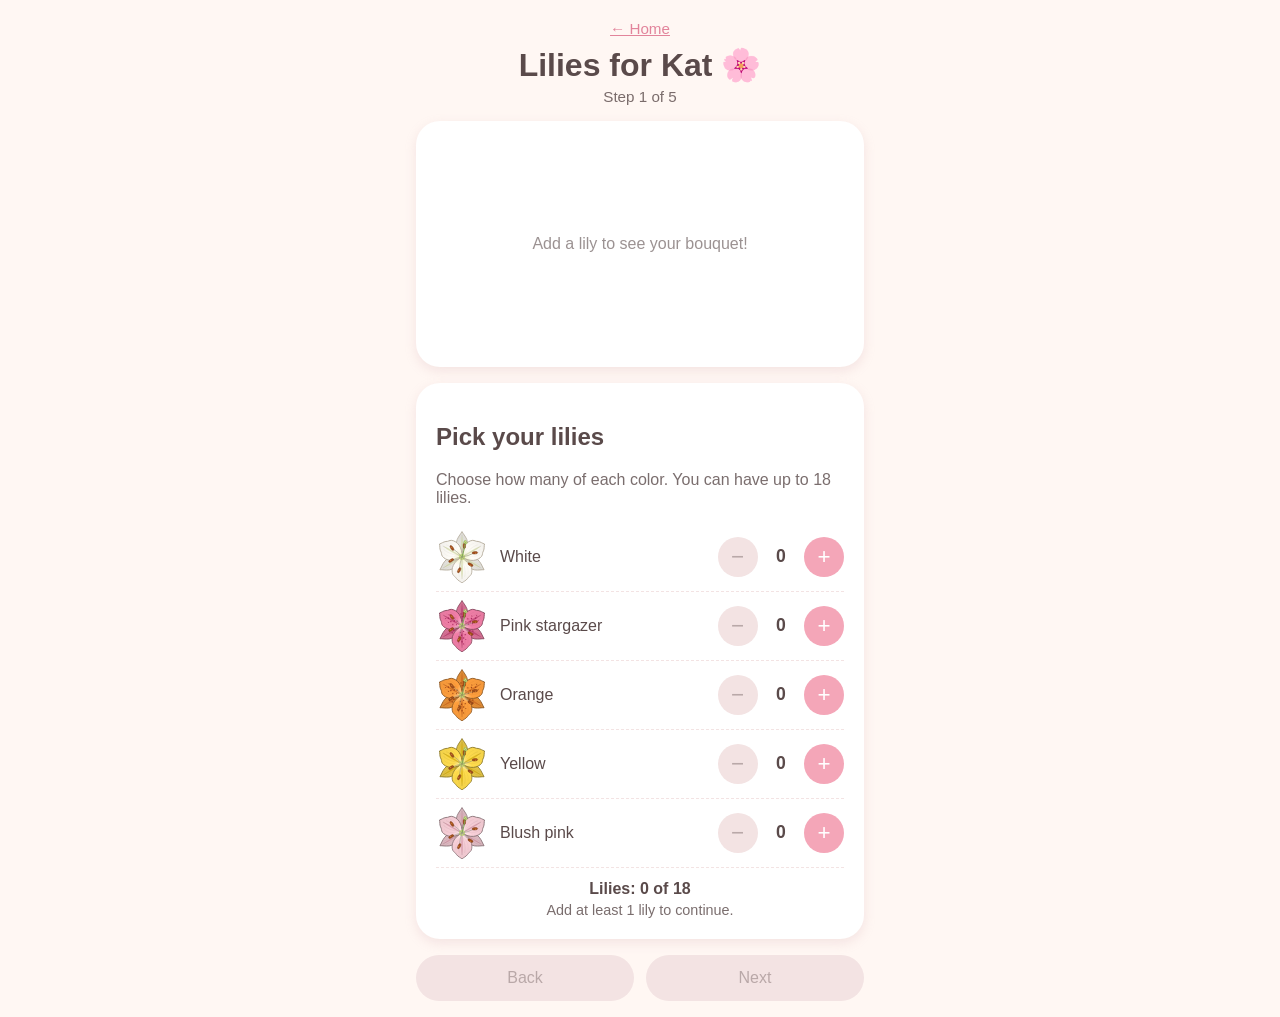
==== builder.html @ 1a74fa29 "new main page" ====
<!DOCTYPE html>
<html lang="en">
<head>
    <meta charset="UTF-8">
    <meta name="viewport" content="width=device-width, initial-scale=1.0">
    <title>Lilies for Kat</title>
    <link rel="stylesheet" href="style.css">
</head>
<body>
    <!-- BOUQUET BUILDER (the main page, index.html, links here) -->
    <main id="builder" class="app">
        <!-- Header: site name + which step we're on -->
        <header class="app-header">
            <a class="home-link" href="index.html">&larr; Home</a>
            <h1>Lilies for Kat 🌸</h1>
            <p id="step-label" class="step-label">Step 1 of 5</p>
        </header>

        <!-- Small live preview of the bouquet (filled in by script.js) -->
        <div id="preview" class="preview"></div>

        <!-- The 5 steps. Only one is shown at a time. -->
        <section class="step" data-step="1">
            <h2>Pick your lilies</h2>
            <p class="hint">Choose how many of each color. You can have up to 18 lilies.</p>
            <!-- One row per lily color is built by script.js -->
            <div id="lily-list"></div>
            <p id="lily-total" class="lily-total">Lilies: 0 of 18</p>
            <p id="lily-message" class="lily-message">Add at least 1 lily to continue.</p>
        </section>

        <section class="step" data-step="2">
            <h2>Add filler flowers</h2>
            <p class="hint">These go around your lilies. They're optional, so 0 is fine.</p>
            <!-- One row per filler is built by script.js -->
            <div id="filler-list"></div>
        </section>

        <section class="step" data-step="3">
            <h2>Choose wrapping</h2>
            <p>Wrapping paper and ribbon colors will go here.</p>
        </section>

        <section class="step" data-step="4">
            <h2>Finishing touches</h2>
            <p>Bouquet name and card message will go here (optional).</p>
        </section>

        <section class="step" data-step="5">
            <h2>Your bouquet!</h2>
            <p>The finished bouquet drawing will appear here.</p>
        </section>

        <!-- Back / Next buttons -->
        <nav class="nav-buttons">
            <button id="back-btn" type="button">Back</button>
            <button id="next-btn" type="button">Next</button>
        </nav>
    </main>

    <script src="flowers.js"></script>
    <script src="script.js"></script>
</body>
</html>
---- style.css ----
/* Colors in one place so they're easy to change */
:root {
    --bg: #fff7f3;
    --card: #ffffff;
    --text: #5a4a4a;
    --accent: #f4a6b8;
    --accent-dark: #e2849b;
    --soft: #f3e3e3;
}

* {
    box-sizing: border-box;
}

body {
    margin: 0;
    background: var(--bg);
    color: var(--text);
    font-family: "Trebuchet MS", "Comic Sans MS", sans-serif;
}

/* One centered column, good for phones */
.app {
    max-width: 480px;
    margin: 0 auto;
    padding: 16px;
}

.app-header {
    text-align: center;
}

.app-header h1 {
    margin: 8px 0 4px;
}

.step-label {
    margin: 0 0 16px;
    font-size: 0.95rem;
    opacity: 0.8;
}

/* Each step is a rounded white card; hidden unless it's the current one */
.step {
    display: none;
    background: var(--card);
    border-radius: 24px;
    padding: 20px;
    min-height: 240px;
    box-shadow: 0 4px 12px rgba(200, 150, 160, 0.2);
}

.step.active {
    display: block;
}

/* Back / Next buttons side by side */
.nav-buttons {
    display: flex;
    justify-content: space-between;
    gap: 12px;
    margin-top: 16px;
}

.nav-buttons button {
    flex: 1;
    padding: 14px;
    font-size: 1rem;
    font-family: inherit;
    color: white;
    background: var(--accent);
    border: none;
    border-radius: 999px;
    cursor: pointer;
}

.nav-buttons button:hover:not(:disabled) {
    background: var(--accent-dark);
}

/* Greyed-out look for disabled buttons */
.nav-buttons button:disabled {
    background: var(--soft);
    color: #b9a8a8;
    cursor: not-allowed;
}

/* Used by script.js to hide a button (Next on the last step) */
.hidden {
    visibility: hidden;
}

/* ---------- Live preview ---------- */
.preview {
    background: var(--card);
    border-radius: 24px;
    margin-bottom: 16px;
    padding: 8px;
    box-shadow: 0 4px 12px rgba(200, 150, 160, 0.2);
}

.preview svg {
    display: block;
    width: 100%;
    height: 230px;
}

.preview-empty {
    margin: 0;
    height: 230px;
    display: flex;
    align-items: center;
    justify-content: center;
    text-align: center;
    opacity: 0.6;
}

/* Hidden on the reveal step. Not display:none, so the drawings' colors keep working. */
.preview.collapsed {
    height: 0;
    padding: 0;
    margin: 0;
    overflow: hidden;
    box-shadow: none;
}

/* ---------- Step 1: lily picker ---------- */
.hint {
    margin-top: 0;
    opacity: 0.8;
}

.lily-row {
    display: flex;
    align-items: center;
    gap: 12px;
    padding: 8px 0;
    border-bottom: 1px dashed var(--soft);
}

.lily-thumb {
    width: 52px;
    height: 52px;
    flex-shrink: 0;
}

.lily-thumb svg {
    width: 100%;
    height: 100%;
}

.lily-name {
    flex: 1;
}

.counter {
    display: flex;
    align-items: center;
    gap: 10px;
}

.count {
    min-width: 1.5em;
    text-align: center;
    font-weight: bold;
    font-size: 1.1rem;
}

/* Round - and + buttons (big enough to tap on a phone) */
.count-btn {
    width: 40px;
    height: 40px;
    font-size: 1.4rem;
    line-height: 1;
    font-family: inherit;
    color: white;
    background: var(--accent);
    border: none;
    border-radius: 50%;
    cursor: pointer;
}

.count-btn:hover:not(:disabled) {
    background: var(--accent-dark);
}

.count-btn:disabled {
    background: var(--soft);
    color: #b9a8a8;
    cursor: not-allowed;
}

.lily-total {
    margin: 12px 0 0;
    font-weight: bold;
    text-align: center;
}

.lily-message {
    margin: 4px 0 0;
    min-height: 1.2em;
    text-align: center;
    font-size: 0.9rem;
    opacity: 0.8;
}

/* Makes the hidden attribute always win, even on elements that set display */
[hidden] {
    display: none !important;
}

/* Small link back to the main page */
.home-link {
    display: inline-block;
    margin-top: 4px;
    color: var(--accent-dark);
    font-size: 0.95rem;
}
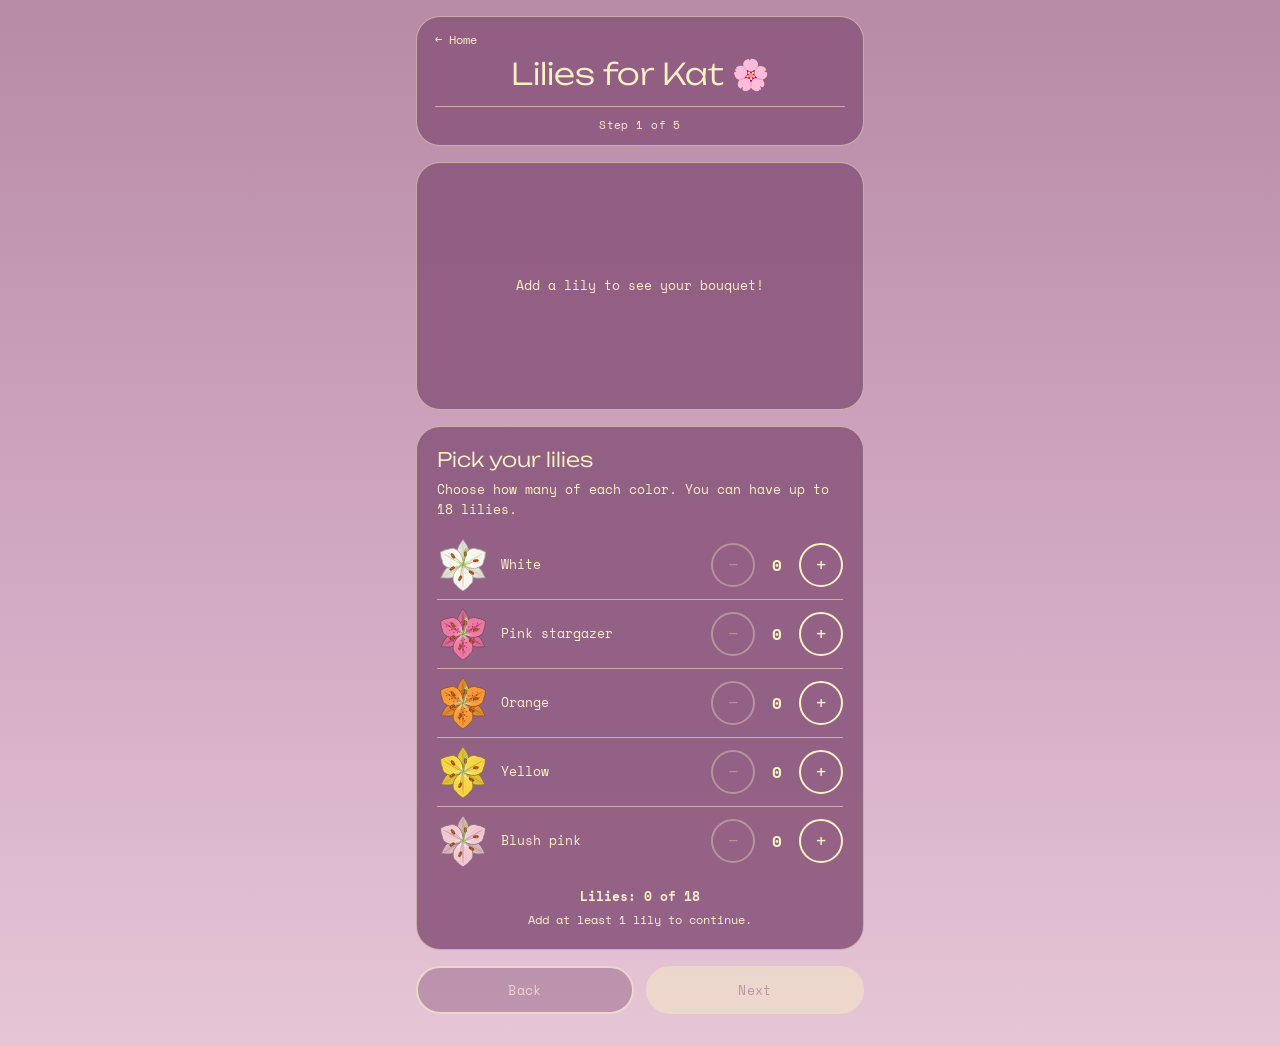
==== commit 577bcb0d: "estyle bouquet builder to match the main page; add note for Kat card" ====
--- a/builder.html
+++ b/builder.html
@@ -4,6 +4,9 @@
     <meta charset="UTF-8">
     <meta name="viewport" content="width=device-width, initial-scale=1.0">
     <title>Lilies for Kat</title>
+    <link rel="preconnect" href="https://fonts.googleapis.com">
+    <link rel="preconnect" href="https://fonts.gstatic.com" crossorigin>
+    <link href="https://fonts.googleapis.com/css2?family=Space+Mono&family=Unbounded:wght@300&display=swap" rel="stylesheet">
     <link rel="stylesheet" href="style.css">
 </head>
 <body>
--- a/style.css
+++ b/style.css
@@ -1,11 +1,15 @@
-/* Colors in one place so they're easy to change */
+/* Look of the bouquet builder (builder.html). It matches the main page (index.html):
+   pink-mauve gradient, cream text, Unbounded headings, Space Mono small text,
+   thin cream lines and pill buttons. The fonts are loaded in the page's <head>. */
+
 :root {
-    --bg: #fff7f3;
-    --card: #ffffff;
-    --text: #5a4a4a;
-    --accent: #f4a6b8;
-    --accent-dark: #e2849b;
-    --soft: #f3e3e3;
+    --cream: #F8F1C4;
+    --mauve: #8F5B80;                       /* text on cream buttons; also the card color */
+    --panel: rgba(143, 91, 128, 0.92);      /* cards: mauve, so cream text stays easy to read */
+    --line: rgba(248, 241, 196, 0.55);      /* thin cream divider lines */
+    --card: #FFFAF0;                        /* light cards (used by gallery.html) */
+    --mono: "Space Mono", ui-monospace, Menlo, monospace;
+    --display: "Unbounded", "Arial Black", system-ui, sans-serif;
 }
 
 * {
@@ -14,89 +18,81 @@
 
 body {
     margin: 0;
-    background: var(--bg);
-    color: var(--text);
-    font-family: "Trebuchet MS", "Comic Sans MS", sans-serif;
+    min-height: 100vh;
+    background: linear-gradient(180deg, #B78AA6 0%, #D2A9C3 55%, #E6C6D6 100%);
+    color: var(--cream);
+    font-family: var(--mono);
+    font-size: 14px;
+    line-height: 1.5;
+}
+
+a {
+    color: inherit;
+}
+
+:focus-visible {
+    outline: 2px solid var(--cream);
+    outline-offset: 3px;
+}
+
+/* Makes the hidden attribute always win, even on elements that set display */
+[hidden] {
+    display: none !important;
 }
 
 /* One centered column, good for phones */
 .app {
     max-width: 480px;
     margin: 0 auto;
-    padding: 16px;
-}
-
+    padding: 16px 16px 32px;
+}
+
+/* ---------- Header: home link, title, step label ---------- */
 .app-header {
-    text-align: center;
+    margin-bottom: 16px;
+    padding: 14px 18px 0;
+    text-align: center;
+    background: var(--panel);
+    border: 1px solid var(--line);
+    border-radius: 24px;
+}
+
+.home-link {
+    display: block;
+    text-align: left;
+    font-size: 12px;
+    text-decoration: none;
+}
+
+.home-link:hover {
+    text-decoration: underline;
+    text-underline-offset: 3px;
 }
 
 .app-header h1 {
-    margin: 8px 0 4px;
-}
-
+    margin: 8px 0 14px;
+    font-family: var(--display);
+    font-weight: 300;
+    font-size: clamp(22px, 7vw, 30px);
+    line-height: 1.15;
+}
+
+/* Small monospace label with a thin line above it, like the main page's top line */
 .step-label {
-    margin: 0 0 16px;
-    font-size: 0.95rem;
-    opacity: 0.8;
-}
-
-/* Each step is a rounded white card; hidden unless it's the current one */
-.step {
-    display: none;
-    background: var(--card);
-    border-radius: 24px;
-    padding: 20px;
-    min-height: 240px;
-    box-shadow: 0 4px 12px rgba(200, 150, 160, 0.2);
-}
-
-.step.active {
-    display: block;
-}
-
-/* Back / Next buttons side by side */
-.nav-buttons {
-    display: flex;
-    justify-content: space-between;
-    gap: 12px;
-    margin-top: 16px;
-}
-
-.nav-buttons button {
-    flex: 1;
-    padding: 14px;
-    font-size: 1rem;
-    font-family: inherit;
-    color: white;
-    background: var(--accent);
-    border: none;
-    border-radius: 999px;
-    cursor: pointer;
-}
-
-.nav-buttons button:hover:not(:disabled) {
-    background: var(--accent-dark);
-}
-
-/* Greyed-out look for disabled buttons */
-.nav-buttons button:disabled {
-    background: var(--soft);
-    color: #b9a8a8;
-    cursor: not-allowed;
-}
-
-/* Used by script.js to hide a button (Next on the last step) */
-.hidden {
-    visibility: hidden;
+    margin: 0;
+    padding: 10px 0 12px;
+    border-top: 1px solid var(--line);
+    font-size: 11px;
+    letter-spacing: 0.04em;
 }
 
 /* ---------- Live preview ---------- */
 .preview {
-    background: var(--card);
-    border-radius: 24px;
     margin-bottom: 16px;
     padding: 8px;
-    box-shadow: 0 4px 12px rgba(200, 150, 160, 0.2);
+    background: var(--panel);
+    border: 1px solid var(--line);
+    border-radius: 24px;
 }
 
 .preview svg {
@@ -112,7 +108,7 @@
     align-items: center;
     justify-content: center;
     text-align: center;
-    opacity: 0.6;
+    font-size: 13px;
 }
 
 /* Hidden on the reveal step. Not display:none, so the drawings' colors keep working. */
@@ -121,21 +117,51 @@
     padding: 0;
     margin: 0;
     overflow: hidden;
-    box-shadow: none;
-}
-
-/* ---------- Step 1: lily picker ---------- */
+    border: none;
+}
+
+/* ---------- Steps ---------- */
+/* Each step is a mauve card; hidden unless it's the current one */
+.step {
+    display: none;
+    min-height: 240px;
+    padding: 20px;
+    background: var(--panel);
+    border: 1px solid var(--line);
+    border-radius: 24px;
+}
+
+.step.active {
+    display: block;
+}
+
+.step h2 {
+    margin: 0 0 8px;
+    font-family: var(--display);
+    font-weight: 300;
+    font-size: clamp(16px, 5vw, 20px);
+    line-height: 1.25;
+}
+
+:where(.step) p {
+    margin: 0 0 12px;
+}
+
 .hint {
-    margin-top: 0;
-    opacity: 0.8;
-}
-
+    font-size: 13px;
+}
+
+/* ---------- Step 1 and 2: pickers ---------- */
 .lily-row {
     display: flex;
     align-items: center;
     gap: 12px;
     padding: 8px 0;
-    border-bottom: 1px dashed var(--soft);
+    border-bottom: 1px solid var(--line);
+}
+
+.lily-row:last-of-type {
+    border-bottom: none;
 }
 
 .lily-thumb {
@@ -151,6 +177,7 @@
 
 .lily-name {
     flex: 1;
+    font-size: 13px;
 }
 
 .counter {
@@ -163,56 +190,133 @@
     min-width: 1.5em;
     text-align: center;
     font-weight: bold;
-    font-size: 1.1rem;
+    font-size: 16px;
 }
 
 /* Round - and + buttons (big enough to tap on a phone) */
 .count-btn {
-    width: 40px;
-    height: 40px;
-    font-size: 1.4rem;
+    width: 44px;
+    height: 44px;
+    padding: 0;
+    font-family: var(--mono);
+    font-size: 20px;
     line-height: 1;
-    font-family: inherit;
-    color: white;
-    background: var(--accent);
-    border: none;
+    color: var(--cream);
+    background: transparent;
+    border: 2px solid var(--cream);
     border-radius: 50%;
     cursor: pointer;
+    transition: background 0.2s ease;
 }
 
 .count-btn:hover:not(:disabled) {
-    background: var(--accent-dark);
+    background: rgba(248, 241, 196, 0.22);
 }
 
 .count-btn:disabled {
-    background: var(--soft);
-    color: #b9a8a8;
+    opacity: 0.35;
     cursor: not-allowed;
 }
 
 .lily-total {
     margin: 12px 0 0;
     font-weight: bold;
+    font-size: 13px;
     text-align: center;
 }
 
 .lily-message {
     margin: 4px 0 0;
     min-height: 1.2em;
-    text-align: center;
-    font-size: 0.9rem;
-    opacity: 0.8;
-}
-
-/* Makes the hidden attribute always win, even on elements that set display */
-[hidden] {
-    display: none !important;
-}
-
-/* Small link back to the main page */
-.home-link {
-    display: inline-block;
-    margin-top: 4px;
-    color: var(--accent-dark);
-    font-size: 0.95rem;
-}
+    font-size: 12px;
+    text-align: center;
+}
+
+/* ---------- Buttons: the same pill style as the main page ---------- */
+.btn,
+.nav-buttons button {
+    display: inline-flex;
+    align-items: center;
+    justify-content: center;
+    min-height: 48px;
+    padding: 0 26px;
+    border: 2px solid var(--cream);
+    border-radius: 999px;
+    font-family: var(--mono);
+    font-size: 13px;
+    letter-spacing: 0.03em;
+    white-space: nowrap;
+    text-decoration: none;
+    cursor: pointer;
+    transition: background 0.2s ease, color 0.2s ease;
+}
+
+/* Filled cream with mauve text */
+.btn-fill,
+#next-btn {
+    background: var(--cream);
+    color: var(--mauve);
+}
+
+.btn-fill:hover,
+#next-btn:hover:not(:disabled) {
+    background: #FFFAD9;
+}
+
+/* Outlined cream. It has a mauve fill so the text is easy to read on the light gradient. */
+.btn-line,
+#back-btn {
+    background: var(--mauve);
+    color: var(--cream);
+}
+
+.btn-line:hover,
+#back-btn:hover:not(:disabled) {
+    background: #A06C91;
+}
+
+.nav-buttons {
+    display: flex;
+    gap: 12px;
+    margin-top: 16px;
+}
+
+.nav-buttons button {
+    flex: 1;
+}
+
+/* Greyed-out look for disabled buttons */
+.nav-buttons button:disabled {
+    opacity: 0.45;
+    cursor: not-allowed;
+}
+
+/* Used by script.js to hide a button (Next on the last step) */
+.hidden {
+    visibility: hidden;
+}
+
+/* ---------- Form fields (for the name and card message step) ---------- */
+label {
+    display: block;
+    margin-bottom: 6px;
+    font-size: 12px;
+    letter-spacing: 0.03em;
+}
+
+input[type="text"],
+textarea,
+select {
+    width: 100%;
+    padding: 12px 14px;
+    font-family: var(--mono);
+    font-size: 14px;
+    color: var(--cream);
+    background: rgba(90, 50, 80, 0.45);
+    border: 1px solid var(--line);
+    border-radius: 16px;
+}
+
+::placeholder {
+    color: rgba(248, 241, 196, 0.75);
+}
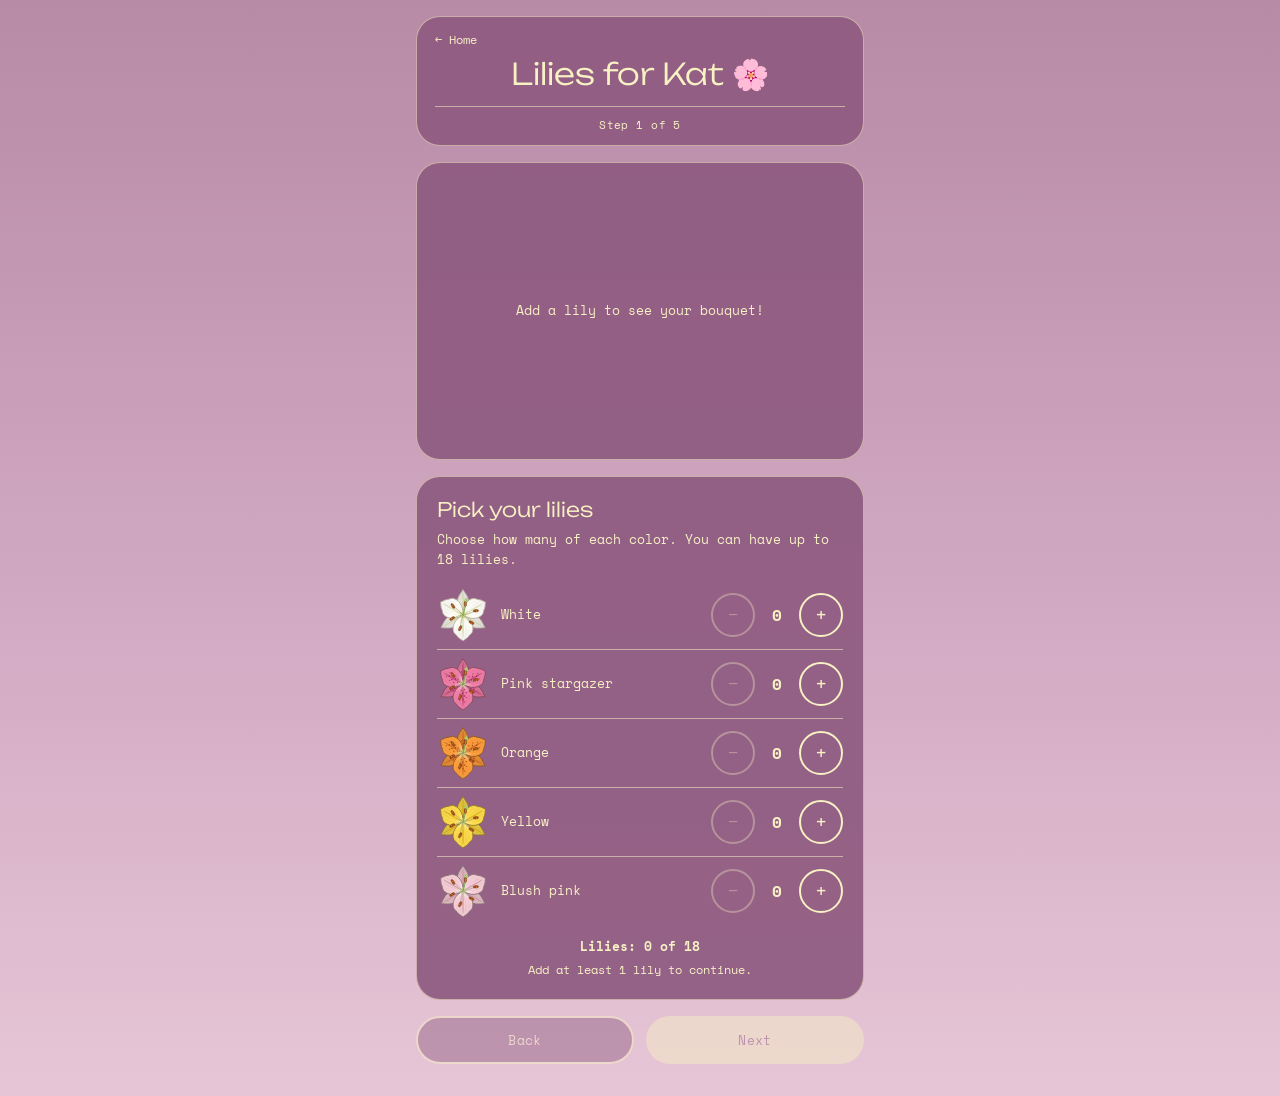
==== commit 5499ee9a: "Fix bouquet proportions: bigger wrap (about 40-45%), tight dome of flowers at its opening, short hid" ====
--- a/builder.html
+++ b/builder.html
@@ -22,6 +22,13 @@
         <!-- Small live preview of the bouquet (filled in by script.js) -->
         <div id="preview" class="preview"></div>
 
+        <!-- "Arrange it yourself": buttons and a hint (script.js shows and hides them) -->
+        <div id="arrange-bar" class="arrange-bar" hidden>
+            <button id="arrange-btn" class="btn btn-line" type="button">Arrange it yourself</button>
+            <button id="reset-btn" class="btn btn-line" type="button" hidden>Reset arrangement</button>
+        </div>
+        <p id="arrange-hint" class="arrange-hint" hidden>Drag a flower to move it. The flower you pick up comes to the front.</p>
+
         <!-- The 5 steps. Only one is shown at a time. -->
         <section class="step" data-step="1">
             <h2>Pick your lilies</h2>
@@ -41,7 +48,12 @@
 
         <section class="step" data-step="3">
             <h2>Choose wrapping</h2>
-            <p>Wrapping paper and ribbon colors will go here.</p>
+            <p class="hint">Pick a paper color and a ribbon color. Your bouquet updates right away.</p>
+            <h3 class="swatch-title" id="wrap-title">Wrapping paper</h3>
+            <!-- The swatches are built by script.js -->
+            <div id="wrap-swatches" class="swatches" role="radiogroup" aria-labelledby="wrap-title"></div>
+            <h3 class="swatch-title" id="ribbon-title">Ribbon</h3>
+            <div id="ribbon-swatches" class="swatches" role="radiogroup" aria-labelledby="ribbon-title"></div>
         </section>
 
         <section class="step" data-step="4">
@@ -62,6 +74,7 @@
     </main>
 
     <script src="flowers.js"></script>
+    <script src="bouquet.js"></script>
     <script src="script.js"></script>
 </body>
 </html>
--- a/style.css
+++ b/style.css
@@ -98,12 +98,12 @@
 .preview svg {
     display: block;
     width: 100%;
-    height: 230px;
+    height: 280px;
 }
 
 .preview-empty {
     margin: 0;
-    height: 230px;
+    height: 280px;
     display: flex;
     align-items: center;
     justify-content: center;
@@ -320,3 +320,124 @@
 ::placeholder {
     color: rgba(248, 241, 196, 0.75);
 }
+
+/* ---------- Arrange it yourself ---------- */
+.arrange-bar {
+    display: flex;
+    flex-wrap: wrap;
+    gap: 10px;
+    justify-content: center;
+    margin: -4px 0 16px;
+}
+
+.arrange-bar .btn {
+    min-height: 44px;
+    padding: 0 18px;
+    font-size: 12px;
+}
+
+.arrange-hint {
+    margin: -6px 8px 16px;
+    font-size: 12px;
+    text-align: center;
+}
+
+/* While arranging: a bigger picture, a brighter frame, and no page scrolling when you touch it
+   (so a finger can drag a flower). Flowers can be grabbed with their invisible circles. */
+.preview.arranging {
+    border-color: var(--cream);
+    border-width: 2px;
+    touch-action: none;
+    user-select: none;
+    -webkit-user-select: none;
+}
+
+.preview.arranging svg,
+.preview.arranging .preview-empty {
+    height: min(62vh, 400px);
+    touch-action: none;
+}
+
+.hit {
+    pointer-events: none;
+}
+
+.preview.arranging .hit,
+.preview.arranging .item {
+    pointer-events: all;
+    cursor: grab;
+}
+
+/* ---------- Step 3: color swatches ---------- */
+.swatch-title {
+    margin: 18px 0 8px;
+    padding-top: 14px;
+    border-top: 1px solid var(--line);
+    font-family: var(--mono);
+    font-weight: normal;
+    font-size: 12px;
+    letter-spacing: 0.04em;
+}
+
+.swatch-title:first-of-type {
+    margin-top: 6px;
+}
+
+.swatches {
+    display: grid;
+    grid-template-columns: repeat(5, 1fr);
+    gap: 4px;
+}
+
+/* A round color with its name under it. The picked one gets a cream ring and a check. */
+.swatch {
+    display: flex;
+    flex-direction: column;
+    align-items: center;
+    gap: 6px;
+    padding: 6px 0;
+    font-family: var(--mono);
+    font-size: 11px;
+    color: var(--cream);
+    background: none;
+    border: none;
+    cursor: pointer;
+}
+
+.swatch-dot {
+    position: relative;
+    display: block;
+    width: 44px;
+    height: 44px;
+    border-radius: 50%;
+    border: 2px solid rgba(248, 241, 196, 0.6);
+    transition: box-shadow 0.15s ease;
+}
+
+.swatch.picked .swatch-dot {
+    border-color: var(--cream);
+    box-shadow: 0 0 0 3px var(--mauve), 0 0 0 5px var(--cream);
+}
+
+.swatch.picked .swatch-dot::after {
+    content: "\2713";
+    position: absolute;
+    inset: 0;
+    display: flex;
+    align-items: center;
+    justify-content: center;
+    font-size: 20px;
+    font-weight: bold;
+    color: var(--mauve);
+    text-shadow: 0 0 3px #ffffff, 0 0 3px #ffffff;
+}
+
+.swatch.picked .swatch-name {
+    font-weight: bold;
+    text-decoration: underline;
+    text-underline-offset: 3px;
+}
+
+.swatch:hover .swatch-dot {
+    border-color: var(--cream);
+}
